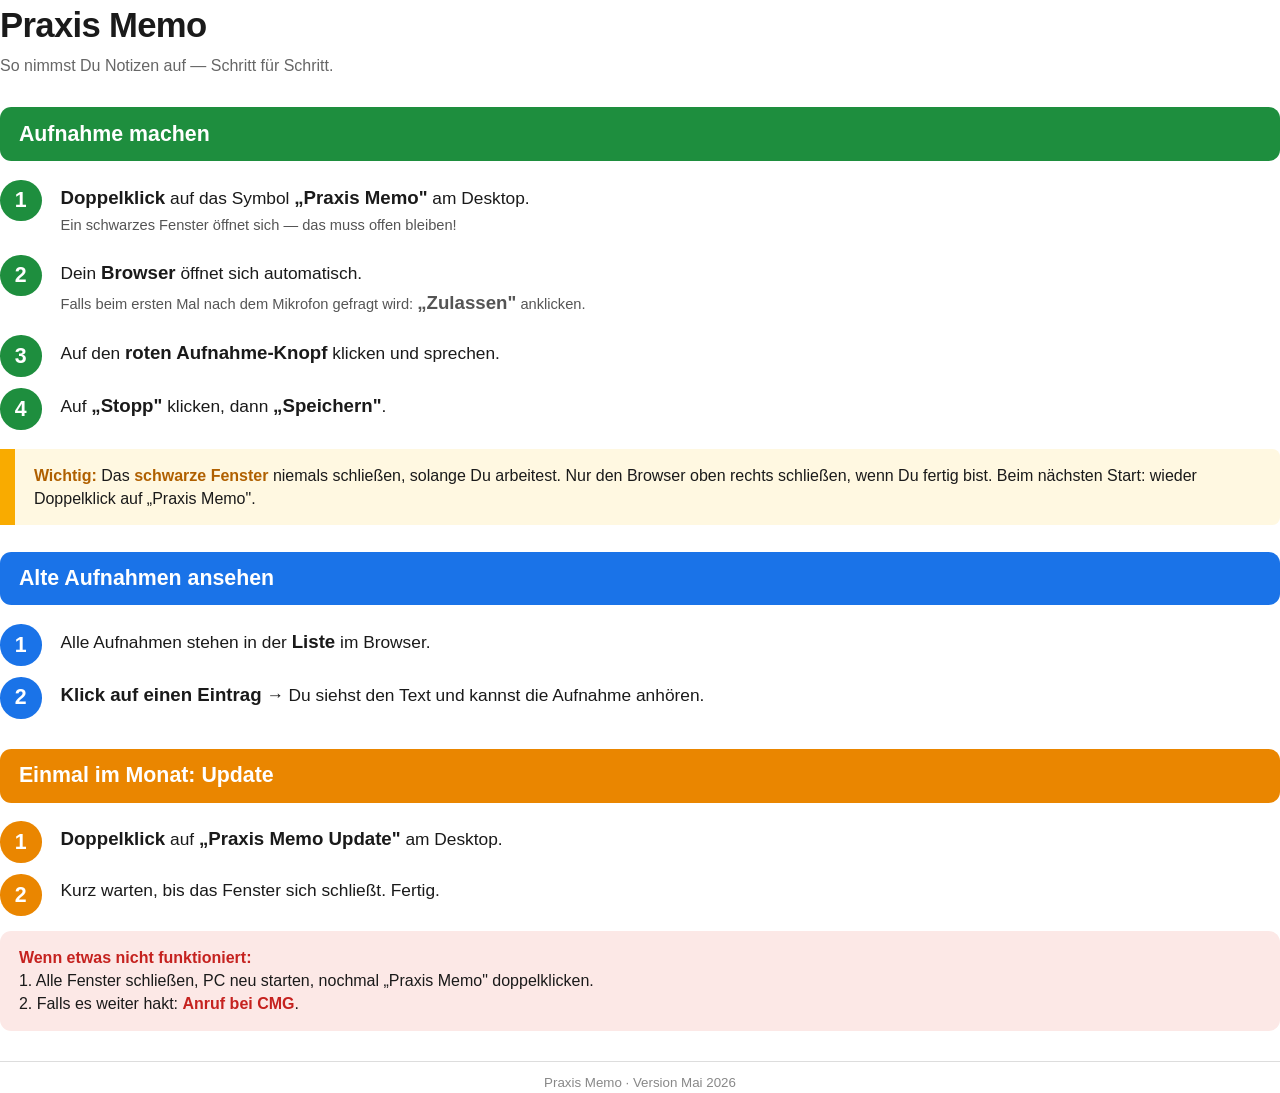
==== docs/anleitung-miriam.html @ b42c9ae6 "Initial commit: Praxis Memo v1.0.0 Lokale Praxis-Memo-App für Diktat-Aufzeichnung und KI-Strukturier" ====
<!doctype html>
<html lang="de">
<head>
<meta charset="utf-8">
<title>Praxis Memo — Anleitung</title>
<style>
  @page { size: A4; margin: 16mm 16mm 16mm 16mm; }
  * { box-sizing: border-box; }
  html, body { font-family: -apple-system, "Helvetica Neue", Helvetica, Arial, sans-serif; color: #1a1a1a; line-height: 1.45; font-size: 13pt; margin: 0; padding: 0; }
  h1 { font-size: 26pt; margin: 0 0 1mm 0; letter-spacing: -0.5pt; }
  .sub { font-size: 12pt; color: #666; margin: 0 0 8mm 0; }
  h2 { font-size: 16pt; margin: 7mm 0 3mm 0; padding: 3mm 5mm; background: #1a73e8; color: #fff; border-radius: 3mm; page-break-after: avoid; }
  h2.green { background: #1e8e3e; }
  h2.orange { background: #ea8600; }
  h2.red { background: #c5221f; }
  ol.steps { list-style: none; counter-reset: s; padding: 0; margin: 0; }
  ol.steps li { counter-increment: s; position: relative; padding: 3mm 0 3mm 16mm; margin: 0; min-height: 14mm; }
  ol.steps li::before { content: counter(s); position: absolute; left: 0; top: 2mm; width: 11mm; height: 11mm; border-radius: 50%; background: #1a73e8; color: #fff; font-weight: 700; font-size: 16pt; display: flex; align-items: center; justify-content: center; }
  h2.green + ol.steps li::before { background: #1e8e3e; }
  h2.orange + ol.steps li::before { background: #ea8600; }
  ol.steps li b { font-size: 14pt; }
  ol.steps li .hint { display: block; font-size: 11pt; color: #555; margin-top: 1mm; }
  .callout { background: #fff8e1; border-left: 4mm solid #f9ab00; padding: 4mm 5mm; margin: 4mm 0; border-radius: 0 2mm 2mm 0; font-size: 12pt; }
  .callout b { color: #b06000; }
  .help { background: #fce8e6; border-radius: 3mm; padding: 4mm 5mm; margin-top: 3mm; font-size: 12pt; }
  .help b { color: #c5221f; }
  footer { margin-top: 8mm; padding-top: 3mm; border-top: 1px solid #ddd; font-size: 10pt; color: #888; text-align: center; }
</style>
</head>
<body>

<h1>Praxis Memo</h1>
<p class="sub">So nimmst Du Notizen auf — Schritt für Schritt.</p>

<h2 class="green">Aufnahme machen</h2>
<ol class="steps">
  <li><b>Doppelklick</b> auf das Symbol <b>„Praxis Memo"</b> am Desktop.
    <span class="hint">Ein schwarzes Fenster öffnet sich — das muss offen bleiben!</span></li>
  <li>Dein <b>Browser</b> öffnet sich automatisch.
    <span class="hint">Falls beim ersten Mal nach dem Mikrofon gefragt wird: <b>„Zulassen"</b> anklicken.</span></li>
  <li>Auf den <b>roten Aufnahme-Knopf</b> klicken und sprechen.</li>
  <li>Auf <b>„Stopp"</b> klicken, dann <b>„Speichern"</b>.</li>
</ol>

<div class="callout">
  <b>Wichtig:</b> Das <b>schwarze Fenster</b> niemals schließen, solange Du arbeitest. Nur den Browser oben rechts schließen, wenn Du fertig bist. Beim nächsten Start: wieder Doppelklick auf „Praxis Memo".
</div>

<h2>Alte Aufnahmen ansehen</h2>
<ol class="steps">
  <li>Alle Aufnahmen stehen in der <b>Liste</b> im Browser.</li>
  <li><b>Klick auf einen Eintrag</b> → Du siehst den Text und kannst die Aufnahme anhören.</li>
</ol>

<h2 class="orange">Einmal im Monat: Update</h2>
<ol class="steps">
  <li><b>Doppelklick</b> auf <b>„Praxis Memo Update"</b> am Desktop.</li>
  <li>Kurz warten, bis das Fenster sich schließt. Fertig.</li>
</ol>

<div class="help">
  <b>Wenn etwas nicht funktioniert:</b><br>
  1. Alle Fenster schließen, PC neu starten, nochmal „Praxis Memo" doppelklicken.<br>
  2. Falls es weiter hakt: <b>Anruf bei CMG</b>.
</div>

<footer>Praxis Memo · Version Mai 2026</footer>

</body>
</html>
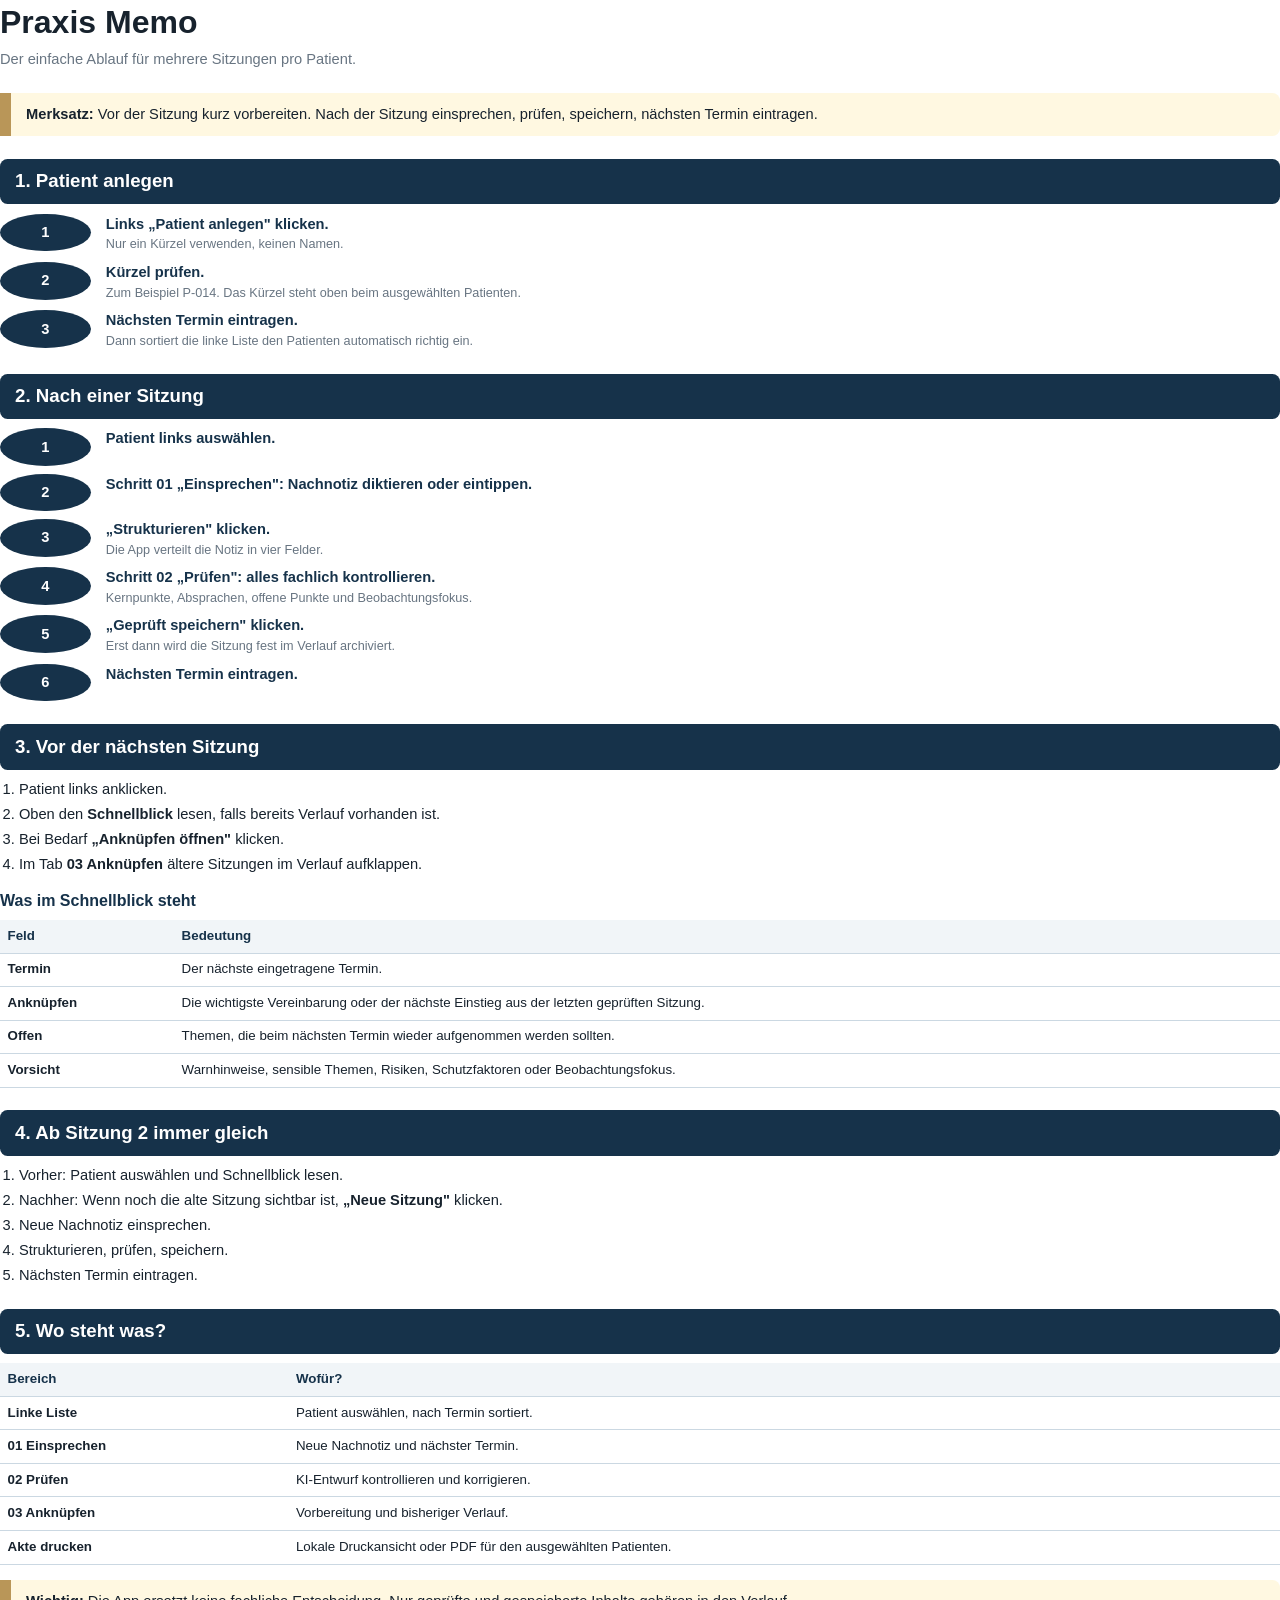
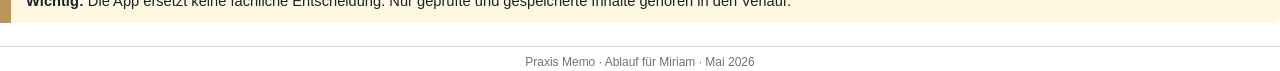
==== commit 3afea00d: "feat: v1.0.7 Patientenakte-Export + ruhigere Ansicht - Neuer "Akte drucken"-Export: lokal erzeugte, " ====
--- a/docs/anleitung-miriam.html
+++ b/docs/anleitung-miriam.html
@@ -2,69 +2,105 @@
 <html lang="de">
 <head>
 <meta charset="utf-8">
-<title>Praxis Memo — Anleitung</title>
+<title>Praxis Memo — Ablauf für Miriam</title>
 <style>
-  @page { size: A4; margin: 16mm 16mm 16mm 16mm; }
+  @page { size: A4; margin: 14mm; }
   * { box-sizing: border-box; }
-  html, body { font-family: -apple-system, "Helvetica Neue", Helvetica, Arial, sans-serif; color: #1a1a1a; line-height: 1.45; font-size: 13pt; margin: 0; padding: 0; }
-  h1 { font-size: 26pt; margin: 0 0 1mm 0; letter-spacing: -0.5pt; }
-  .sub { font-size: 12pt; color: #666; margin: 0 0 8mm 0; }
-  h2 { font-size: 16pt; margin: 7mm 0 3mm 0; padding: 3mm 5mm; background: #1a73e8; color: #fff; border-radius: 3mm; page-break-after: avoid; }
-  h2.green { background: #1e8e3e; }
-  h2.orange { background: #ea8600; }
-  h2.red { background: #c5221f; }
-  ol.steps { list-style: none; counter-reset: s; padding: 0; margin: 0; }
-  ol.steps li { counter-increment: s; position: relative; padding: 3mm 0 3mm 16mm; margin: 0; min-height: 14mm; }
-  ol.steps li::before { content: counter(s); position: absolute; left: 0; top: 2mm; width: 11mm; height: 11mm; border-radius: 50%; background: #1a73e8; color: #fff; font-weight: 700; font-size: 16pt; display: flex; align-items: center; justify-content: center; }
-  h2.green + ol.steps li::before { background: #1e8e3e; }
-  h2.orange + ol.steps li::before { background: #ea8600; }
-  ol.steps li b { font-size: 14pt; }
-  ol.steps li .hint { display: block; font-size: 11pt; color: #555; margin-top: 1mm; }
-  .callout { background: #fff8e1; border-left: 4mm solid #f9ab00; padding: 4mm 5mm; margin: 4mm 0; border-radius: 0 2mm 2mm 0; font-size: 12pt; }
-  .callout b { color: #b06000; }
-  .help { background: #fce8e6; border-radius: 3mm; padding: 4mm 5mm; margin-top: 3mm; font-size: 12pt; }
-  .help b { color: #c5221f; }
-  footer { margin-top: 8mm; padding-top: 3mm; border-top: 1px solid #ddd; font-size: 10pt; color: #888; text-align: center; }
+  html, body { font-family: -apple-system, "Helvetica Neue", Helvetica, Arial, sans-serif; color: #17222d; line-height: 1.42; font-size: 11pt; margin: 0; padding: 0; }
+  h1 { font-size: 24pt; margin: 0 0 1mm 0; }
+  .sub { color: #687582; margin: 0 0 6mm 0; }
+  h2 { font-size: 14pt; margin: 6mm 0 2.5mm; padding: 2.5mm 4mm; background: #16324a; color: white; border-radius: 2mm; page-break-after: avoid; }
+  h3 { font-size: 12pt; margin: 4mm 0 1.5mm; color: #16324a; page-break-after: avoid; }
+  p { margin: 0 0 2mm; }
+  ol, ul { margin: 0 0 2mm 5mm; padding: 0; }
+  li { margin-bottom: 1.1mm; }
+  table { width: 100%; border-collapse: collapse; margin: 2mm 0 4mm; font-size: 10pt; }
+  th, td { border-bottom: 0.4pt solid #cbd8e2; padding: 1.8mm 2mm; text-align: left; vertical-align: top; }
+  th { background: #f1f5f8; color: #16324a; }
+  .callout { background: #fff8e1; border-left: 3mm solid #b99658; padding: 3mm 4mm; margin: 3mm 0; border-radius: 0 2mm 2mm 0; }
+  .grid { display: grid; grid-template-columns: 24mm 1fr; gap: 2mm 4mm; margin: 2mm 0; }
+  .num { display: grid; height: 10mm; place-items: center; border-radius: 50%; background: #16324a; color: #fff; font-weight: 700; }
+  .what b { color: #16324a; }
+  .hint { display: block; color: #687582; font-size: 9.5pt; margin-top: 0.5mm; }
+  footer { margin-top: 6mm; padding-top: 2mm; border-top: 0.4pt solid #cbd8e2; color: #687582; font-size: 9pt; text-align: center; }
 </style>
 </head>
 <body>
 
 <h1>Praxis Memo</h1>
-<p class="sub">So nimmst Du Notizen auf — Schritt für Schritt.</p>
+<p class="sub">Der einfache Ablauf für mehrere Sitzungen pro Patient.</p>
 
-<h2 class="green">Aufnahme machen</h2>
-<ol class="steps">
-  <li><b>Doppelklick</b> auf das Symbol <b>„Praxis Memo"</b> am Desktop.
-    <span class="hint">Ein schwarzes Fenster öffnet sich — das muss offen bleiben!</span></li>
-  <li>Dein <b>Browser</b> öffnet sich automatisch.
-    <span class="hint">Falls beim ersten Mal nach dem Mikrofon gefragt wird: <b>„Zulassen"</b> anklicken.</span></li>
-  <li>Auf den <b>roten Aufnahme-Knopf</b> klicken und sprechen.</li>
-  <li>Auf <b>„Stopp"</b> klicken, dann <b>„Speichern"</b>.</li>
+<div class="callout">
+  <b>Merksatz:</b> Vor der Sitzung kurz vorbereiten. Nach der Sitzung einsprechen, prüfen, speichern, nächsten Termin eintragen.
+</div>
+
+<h2>1. Patient anlegen</h2>
+<div class="grid">
+  <div class="num">1</div>
+  <div class="what"><b>Links „Patient anlegen" klicken.</b><span class="hint">Nur ein Kürzel verwenden, keinen Namen.</span></div>
+  <div class="num">2</div>
+  <div class="what"><b>Kürzel prüfen.</b><span class="hint">Zum Beispiel P-014. Das Kürzel steht oben beim ausgewählten Patienten.</span></div>
+  <div class="num">3</div>
+  <div class="what"><b>Nächsten Termin eintragen.</b><span class="hint">Dann sortiert die linke Liste den Patienten automatisch richtig ein.</span></div>
+</div>
+
+<h2>2. Nach einer Sitzung</h2>
+<div class="grid">
+  <div class="num">1</div>
+  <div class="what"><b>Patient links auswählen.</b></div>
+  <div class="num">2</div>
+  <div class="what"><b>Schritt 01 „Einsprechen": Nachnotiz diktieren oder eintippen.</b></div>
+  <div class="num">3</div>
+  <div class="what"><b>„Strukturieren" klicken.</b><span class="hint">Die App verteilt die Notiz in vier Felder.</span></div>
+  <div class="num">4</div>
+  <div class="what"><b>Schritt 02 „Prüfen": alles fachlich kontrollieren.</b><span class="hint">Kernpunkte, Absprachen, offene Punkte und Beobachtungsfokus.</span></div>
+  <div class="num">5</div>
+  <div class="what"><b>„Geprüft speichern" klicken.</b><span class="hint">Erst dann wird die Sitzung fest im Verlauf archiviert.</span></div>
+  <div class="num">6</div>
+  <div class="what"><b>Nächsten Termin eintragen.</b></div>
+</div>
+
+<h2>3. Vor der nächsten Sitzung</h2>
+<ol>
+  <li>Patient links anklicken.</li>
+  <li>Oben den <b>Schnellblick</b> lesen, falls bereits Verlauf vorhanden ist.</li>
+  <li>Bei Bedarf <b>„Anknüpfen öffnen"</b> klicken.</li>
+  <li>Im Tab <b>03 Anknüpfen</b> ältere Sitzungen im Verlauf aufklappen.</li>
 </ol>
 
+<h3>Was im Schnellblick steht</h3>
+<table>
+  <tr><th>Feld</th><th>Bedeutung</th></tr>
+  <tr><td><b>Termin</b></td><td>Der nächste eingetragene Termin.</td></tr>
+  <tr><td><b>Anknüpfen</b></td><td>Die wichtigste Vereinbarung oder der nächste Einstieg aus der letzten geprüften Sitzung.</td></tr>
+  <tr><td><b>Offen</b></td><td>Themen, die beim nächsten Termin wieder aufgenommen werden sollten.</td></tr>
+  <tr><td><b>Vorsicht</b></td><td>Warnhinweise, sensible Themen, Risiken, Schutzfaktoren oder Beobachtungsfokus.</td></tr>
+</table>
+
+<h2>4. Ab Sitzung 2 immer gleich</h2>
+<ol>
+  <li>Vorher: Patient auswählen und Schnellblick lesen.</li>
+  <li>Nachher: Wenn noch die alte Sitzung sichtbar ist, <b>„Neue Sitzung"</b> klicken.</li>
+  <li>Neue Nachnotiz einsprechen.</li>
+  <li>Strukturieren, prüfen, speichern.</li>
+  <li>Nächsten Termin eintragen.</li>
+</ol>
+
+<h2>5. Wo steht was?</h2>
+<table>
+  <tr><th>Bereich</th><th>Wofür?</th></tr>
+  <tr><td><b>Linke Liste</b></td><td>Patient auswählen, nach Termin sortiert.</td></tr>
+  <tr><td><b>01 Einsprechen</b></td><td>Neue Nachnotiz und nächster Termin.</td></tr>
+  <tr><td><b>02 Prüfen</b></td><td>KI-Entwurf kontrollieren und korrigieren.</td></tr>
+  <tr><td><b>03 Anknüpfen</b></td><td>Vorbereitung und bisheriger Verlauf.</td></tr>
+  <tr><td><b>Akte drucken</b></td><td>Lokale Druckansicht oder PDF für den ausgewählten Patienten.</td></tr>
+</table>
+
 <div class="callout">
-  <b>Wichtig:</b> Das <b>schwarze Fenster</b> niemals schließen, solange Du arbeitest. Nur den Browser oben rechts schließen, wenn Du fertig bist. Beim nächsten Start: wieder Doppelklick auf „Praxis Memo".
+  <b>Wichtig:</b> Die App ersetzt keine fachliche Entscheidung. Nur geprüfte und gespeicherte Inhalte gehören in den Verlauf.
 </div>
 
-<h2>Alte Aufnahmen ansehen</h2>
-<ol class="steps">
-  <li>Alle Aufnahmen stehen in der <b>Liste</b> im Browser.</li>
-  <li><b>Klick auf einen Eintrag</b> → Du siehst den Text und kannst die Aufnahme anhören.</li>
-</ol>
-
-<h2 class="orange">Einmal im Monat: Update</h2>
-<ol class="steps">
-  <li><b>Doppelklick</b> auf <b>„Praxis Memo Update"</b> am Desktop.</li>
-  <li>Kurz warten, bis das Fenster sich schließt. Fertig.</li>
-</ol>
-
-<div class="help">
-  <b>Wenn etwas nicht funktioniert:</b><br>
-  1. Alle Fenster schließen, PC neu starten, nochmal „Praxis Memo" doppelklicken.<br>
-  2. Falls es weiter hakt: <b>Anruf bei CMG</b>.
-</div>
-
-<footer>Praxis Memo · Version Mai 2026</footer>
+<footer>Praxis Memo · Ablauf für Miriam · Mai 2026</footer>
 
 </body>
 </html>
